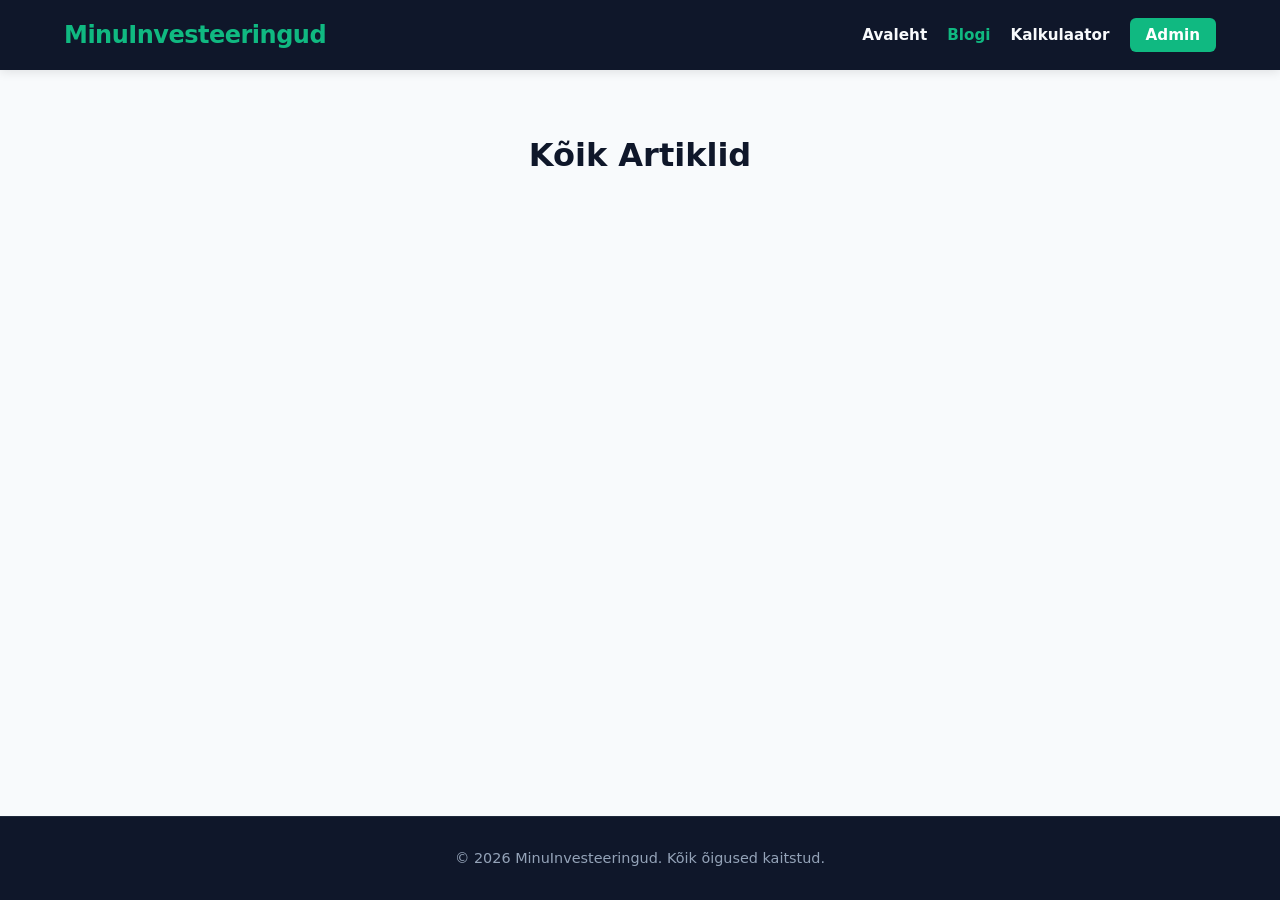
==== blog.html @ db98ac32 "Create blog.html" ====
<!DOCTYPE html>
<html lang="et">
<head>
    <meta charset="UTF-8">
    <meta name="viewport" content="width=device-width, initial-scale=1.0">
    <title>MinuInvesteeringud | Blogi</title>
    <link rel="stylesheet" href="style.css">
</head>
<body>

    <header class="main-header">
        <div class="container nav-content">
            <a href="index.html" class="logo">MinuInvesteeringud</a>
            <nav>
                <ul>
                    <li><a href="index.html">Avaleht</a></li>
                    <li><a href="blog.html" class="active">Blogi</a></li>
                    <li><a href="kalkulaator.html">Kalkulaator</a></li>
                    <li><a href="login.html" class="btn-login">Admin</a></li>
                </ul>
            </nav>
        </div>
    </header>

    <section class="container">
        <h1 class="section-title">Kõik Artiklid</h1>
        <div class="blog-grid" id="all-posts">
            <!-- Kõik postitused laetakse siia -->
        </div>
    </section>

    <footer>
        <div class="container">
            <p>&copy; 2026 MinuInvesteeringud. Kõik õigused kaitstud.</p>
        </div>
    </footer>

    <script>
        function loadAllPosts() {
            const posts = JSON.parse(localStorage.getItem('my_blog_posts')) || [];
            const container = document.getElementById('all-posts');
            container.innerHTML = '';

            posts.forEach(post => {
                container.innerHTML += `
                    <div class="blog-card">
                        <img src="${post.image}" alt="${post.title}">
                        <div class="blog-card-body">
                            <span class="blog-badge">${post.category}</span>
                            <h3>${post.title}</h3>
                            <p>${post.summary}</p>
                            <div class="blog-card-footer">
                                <span>${post.date}</span>
                                <a href="postitus.html?id=${post.id}" class="read-more">Loe edasi &rarr;</a>
                            </div>
                        </div>
                    </div>
                `;
            });
        }
        loadAllPosts();
    </script>
</body>
</html>
---- style.css ----
:root {
    --primary-color: #0f172a;
    --accent-color: #10b981;
    --accent-hover: #059669;
    --bg-color: #f8fafc;
    --card-bg: #ffffff;
    --text-main: #1e293b;
    --text-muted: #64748b;
    --border-color: #e2e8f0;
}

* {
    box-sizing: border-box;
    margin: 0;
    padding: 0;
    font-family: 'Segoe UI', system-ui, -apple-system, sans-serif;
}

body {
    background-color: var(--bg-color);
    color: var(--text-main);
    line-height: 1.6;
    display: flex;
    flex-direction: column;
    min-height: 100vh;
}

.container {
    width: 90%;
    max-width: 1200px;
    margin: 0 auto;
}

/* Päis ja Menüü */
.main-header {
    background-color: var(--primary-color);
    padding: 1rem 0;
    position: sticky;
    top: 0;
    z-index: 1000;
    box-shadow: 0 2px 10px rgba(0,0,0,0.1);
}

.nav-content {
    display: flex;
    justify-content: space-between;
    align-items: center;
}

.logo {
    font-size: 1.5rem;
    font-weight: 800;
    color: var(--accent-color);
    text-decoration: none;
    letter-spacing: -0.5px;
}

nav ul {
    list-style: none;
    display: flex;
    gap: 20px;
    align-items: center;
}

nav a {
    color: #f8fafc;
    text-decoration: none;
    font-weight: 600;
    font-size: 0.95rem;
    transition: color 0.2s;
}

nav a:hover, nav a.active {
    color: var(--accent-color);
}

.btn-login {
    background: var(--accent-color);
    padding: 8px 16px;
    border-radius: 6px;
    color: white !important;
}

.btn-login:hover {
    background: var(--accent-hover);
}

/* Hero */
.hero {
    background: linear-gradient(135deg, #0f172a 0%, #1e293b 100%);
    color: white;
    padding: 80px 0;
    text-align: center;
}

.hero h1 {
    font-size: 3rem;
    margin-bottom: 15px;
    font-weight: 800;
}

.hero p {
    font-size: 1.2rem;
    color: #94a3b8;
    max-width: 700px;
    margin: 0 auto 30px;
}

.btn {
    display: inline-block;
    background: var(--accent-color);
    color: white;
    padding: 12px 28px;
    border-radius: 6px;
    text-decoration: none;
    font-weight: bold;
    border: none;
    cursor: pointer;
    transition: background 0.2s;
}

.btn:hover {
    background: var(--accent-hover);
}

/* Sektsioonid */
section {
    padding: 60px 0;
}

.section-title {
    text-align: center;
    font-size: 2rem;
    margin-bottom: 40px;
    color: var(--primary-color);
}

/* Blogi Kaardid */
.blog-grid {
    display: grid;
    grid-template-columns: repeat(auto-fill, minmax(320px, 1fr));
    gap: 30px;
}

.blog-card {
    background: var(--card-bg);
    border-radius: 12px;
    overflow: hidden;
    box-shadow: 0 4px 6px -1px rgba(0,0,0,0.05);
    border: 1px solid var(--border-color);
    transition: transform 0.2s, box-shadow 0.2s;
    display: flex;
    flex-direction: column;
}

.blog-card:hover {
    transform: translateY(-4px);
    box-shadow: 0 10px 15px -3px rgba(0,0,0,0.1);
}

.blog-card img {
    width: 100%;
    height: 200px;
    object-fit: cover;
}

.blog-card-body {
    padding: 20px;
    display: flex;
    flex-direction: column;
    flex-grow: 1;
}

.blog-badge {
    align-self: flex-start;
    background: #e6f4ea;
    color: var(--accent-color);
    font-size: 0.75rem;
    font-weight: 700;
    padding: 4px 8px;
    border-radius: 4px;
    margin-bottom: 10px;
    text-transform: uppercase;
}

.blog-card h3 {
    font-size: 1.3rem;
    margin-bottom: 10px;
    color: var(--primary-color);
}

.blog-card p {
    color: var(--text-muted);
    font-size: 0.95rem;
    margin-bottom: 20px;
    flex-grow: 1;
}

.blog-card-footer {
    display: flex;
    justify-content: space-between;
    align-items: center;
    border-top: 1px solid var(--border-color);
    padding-top: 15px;
    font-size: 0.85rem;
    color: var(--text-muted);
}

.read-more {
    color: var(--accent-color);
    text-decoration: none;
    font-weight: bold;
}

/* Uudiskiri */
.newsletter-box {
    background: var(--primary-color);
    color: white;
    padding: 50px 20px;
    border-radius: 16px;
    text-align: center;
    max-width: 800px;
    margin: 0 auto;
}

.newsletter-box h2 {
    margin-bottom: 10px;
}

.newsletter-box p {
    color: #94a3b8;
    margin-bottom: 25px;
}

.newsletter-form {
    display: flex;
    gap: 10px;
    justify-content: center;
    max-width: 500px;
    margin: 0 auto;
}

.newsletter-form input {
    padding: 12px 16px;
    border-radius: 6px;
    border: 1px solid #334155;
    background: #1e293b;
    color: white;
    flex-grow: 1;
    outline: none;
}

/* Jalus */
footer {
    background: var(--primary-color);
    color: #94a3b8;
    text-align: center;
    padding: 30px 0;
    margin-top: auto;
    font-size: 0.9rem;
    border-top: 1px solid #1e293b;
}

/* Mobiilne kohandumine */
@media (max-width: 768px) {
    .nav-content { flex-direction: column; gap: 15px; }
    .hero h1 { font-size: 2.2rem; }
    .newsletter-form { flex-direction: column; }
}
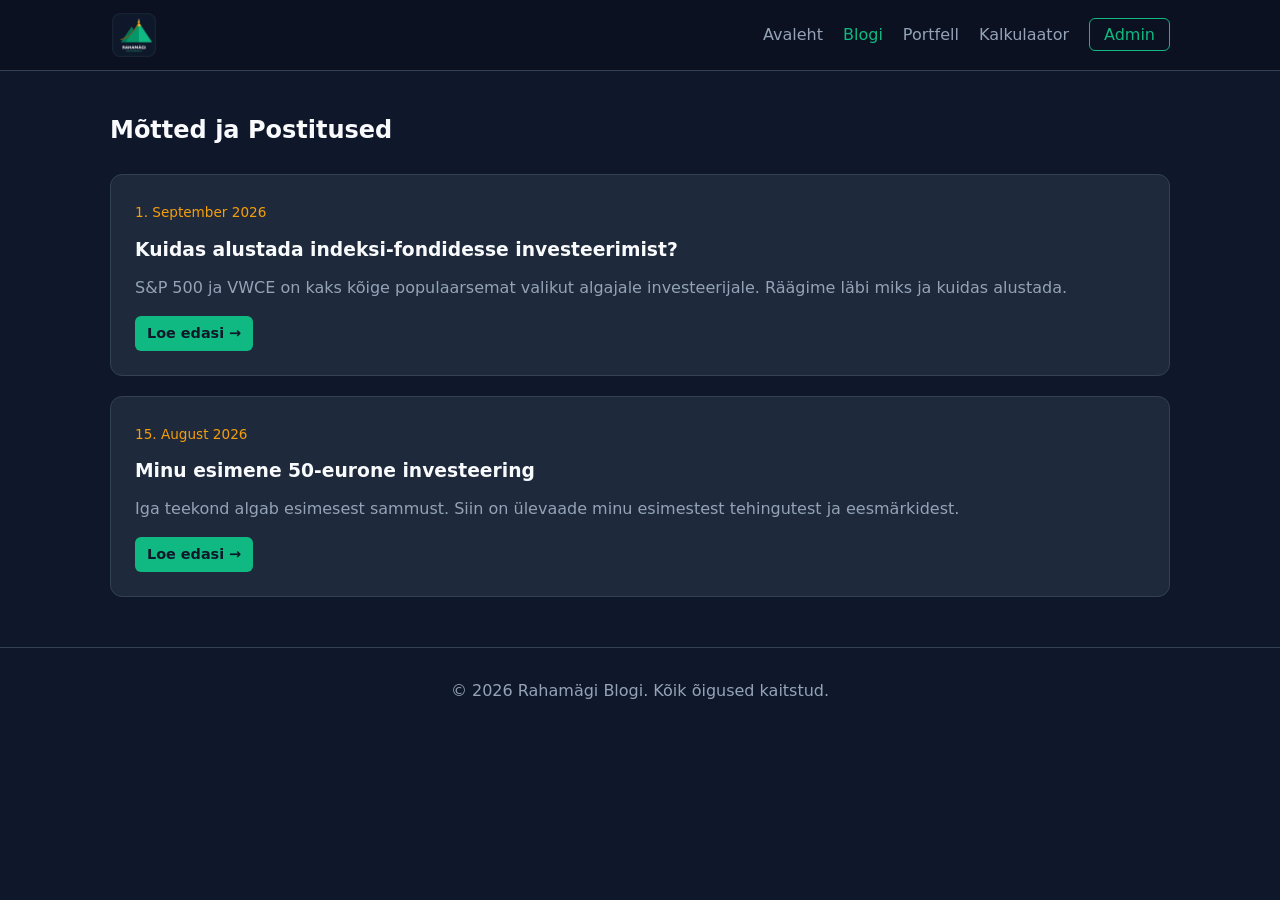
==== commit 125a03d7: "Update blog.html" ====
--- a/blog.html
+++ b/blog.html
@@ -3,18 +3,21 @@
 <head>
     <meta charset="UTF-8">
     <meta name="viewport" content="width=device-width, initial-scale=1.0">
-    <title>MinuInvesteeringud | Blogi</title>
+    <title>Rahamägi | Blogi</title>
     <link rel="stylesheet" href="style.css">
 </head>
 <body>
 
     <header class="main-header">
         <div class="container nav-content">
-            <a href="index.html" class="logo">MinuInvesteeringud</a>
+            <a href="index.html" class="logo-link">
+                <img src="rahamagi_logo_official.png" alt="Rahamägi Logo" class="site-logo">
+            </a>
             <nav>
                 <ul>
                     <li><a href="index.html">Avaleht</a></li>
                     <li><a href="blog.html" class="active">Blogi</a></li>
+                    <li><a href="portfell.html">Portfell</a></li>
                     <li><a href="kalkulaator.html">Kalkulaator</a></li>
                     <li><a href="login.html" class="btn-login">Admin</a></li>
                 </ul>
@@ -22,43 +25,27 @@
         </div>
     </header>
 
-    <section class="container">
-        <h1 class="section-title">Kõik Artiklid</h1>
-        <div class="blog-grid" id="all-posts">
-            <!-- Kõik postitused laetakse siia -->
-        </div>
-    </section>
+    <main class="container" style="padding-top: 40px;">
+        <h2 style="margin-bottom: 25px;">Mõtted ja Postitused</h2>
+
+        <article class="card">
+            <span style="color: var(--accent-gold); font-size: 0.85rem;">1. September 2026</span>
+            <h3 style="margin: 10px 0;">Kuidas alustada indeksi-fondidesse investeerimist?</h3>
+            <p style="color: var(--text-muted); margin-bottom: 15px;">S&P 500 ja VWCE on kaks kõige populaarsemat valikut algajale investeerijale. Räägime läbi miks ja kuidas alustada.</p>
+            <a href="#" class="btn" style="padding: 6px 12px; font-size: 0.9rem;">Loe edasi &rarr;</a>
+        </article>
+
+        <article class="card">
+            <span style="color: var(--accent-gold); font-size: 0.85rem;">15. August 2026</span>
+            <h3 style="margin: 10px 0;">Minu esimene 50-eurone investeering</h3>
+            <p style="color: var(--text-muted); margin-bottom: 15px;">Iga teekond algab esimesest sammust. Siin on ülevaade minu esimestest tehingutest ja eesmärkidest.</p>
+            <a href="#" class="btn" style="padding: 6px 12px; font-size: 0.9rem;">Loe edasi &rarr;</a>
+        </article>
+    </main>
 
     <footer>
-        <div class="container">
-            <p>&copy; 2026 MinuInvesteeringud. Kõik õigused kaitstud.</p>
-        </div>
+        <p>&copy; 2026 Rahamägi Blogi. Kõik õigused kaitstud.</p>
     </footer>
 
-    <script>
-        function loadAllPosts() {
-            const posts = JSON.parse(localStorage.getItem('my_blog_posts')) || [];
-            const container = document.getElementById('all-posts');
-            container.innerHTML = '';
-
-            posts.forEach(post => {
-                container.innerHTML += `
-                    <div class="blog-card">
-                        <img src="${post.image}" alt="${post.title}">
-                        <div class="blog-card-body">
-                            <span class="blog-badge">${post.category}</span>
-                            <h3>${post.title}</h3>
-                            <p>${post.summary}</p>
-                            <div class="blog-card-footer">
-                                <span>${post.date}</span>
-                                <a href="postitus.html?id=${post.id}" class="read-more">Loe edasi &rarr;</a>
-                            </div>
-                        </div>
-                    </div>
-                `;
-            });
-        }
-        loadAllPosts();
-    </script>
 </body>
 </html>
--- a/style.css
+++ b/style.css
@@ -1,269 +1,129 @@
 :root {
-    --primary-color: #0f172a;
-    --accent-color: #10b981;
-    --accent-hover: #059669;
-    --bg-color: #f8fafc;
-    --card-bg: #ffffff;
-    --text-main: #1e293b;
-    --text-muted: #64748b;
-    --border-color: #e2e8f0;
+    --bg-dark: #0f172a;
+    --card-bg: #1e293b;
+    --border-color: #334155;
+    --accent-green: #10b981;
+    --accent-gold: #f59e0b;
+    --text-main: #f8fafc;
+    --text-muted: #94a3b8;
 }
 
 * {
     box-sizing: border-box;
     margin: 0;
     padding: 0;
-    font-family: 'Segoe UI', system-ui, -apple-system, sans-serif;
 }
 
 body {
-    background-color: var(--bg-color);
+    background-color: var(--bg-dark);
     color: var(--text-main);
+    font-family: system-ui, -apple-system, BlinkMacSystemFont, 'Segoe UI', Roboto, sans-serif;
     line-height: 1.6;
-    display: flex;
-    flex-direction: column;
-    min-height: 100vh;
 }
 
 .container {
-    width: 90%;
-    max-width: 1200px;
+    max-width: 1100px;
     margin: 0 auto;
+    padding: 0 20px;
 }
 
-/* Päis ja Menüü */
+/* Header & Navigatsioon */
 .main-header {
-    background-color: var(--primary-color);
-    padding: 1rem 0;
+    background-color: #0b1120;
+    border-bottom: 1px solid var(--border-color);
     position: sticky;
     top: 0;
-    z-index: 1000;
-    box-shadow: 0 2px 10px rgba(0,0,0,0.1);
+    z-index: 100;
 }
 
 .nav-content {
     display: flex;
     justify-content: space-between;
     align-items: center;
+    height: 70px;
 }
 
-.logo {
-    font-size: 1.5rem;
-    font-weight: 800;
-    color: var(--accent-color);
+.logo-link {
+    display: flex;
+    align-items: center;
     text-decoration: none;
-    letter-spacing: -0.5px;
+}
+
+.site-logo {
+    height: 48px;
+    width: auto;
+    border-radius: 8px;
+    transition: transform 0.2s ease;
+}
+
+.site-logo:hover {
+    transform: scale(1.05);
 }
 
 nav ul {
+    display: flex;
     list-style: none;
-    display: flex;
     gap: 20px;
     align-items: center;
 }
 
 nav a {
-    color: #f8fafc;
+    color: var(--text-muted);
     text-decoration: none;
-    font-weight: 600;
-    font-size: 0.95rem;
+    font-weight: 500;
     transition: color 0.2s;
 }
 
 nav a:hover, nav a.active {
-    color: var(--accent-color);
+    color: var(--accent-green);
 }
 
 .btn-login {
-    background: var(--accent-color);
-    padding: 8px 16px;
+    background: transparent;
+    border: 1px solid var(--accent-green);
+    color: var(--accent-green) !important;
+    padding: 6px 14px;
     border-radius: 6px;
-    color: white !important;
 }
 
 .btn-login:hover {
-    background: var(--accent-hover);
+    background: var(--accent-green);
+    color: #000 !important;
 }
 
-/* Hero */
-.hero {
-    background: linear-gradient(135deg, #0f172a 0%, #1e293b 100%);
-    color: white;
-    padding: 80px 0;
-    text-align: center;
-}
-
-.hero h1 {
-    font-size: 3rem;
-    margin-bottom: 15px;
-    font-weight: 800;
-}
-
-.hero p {
-    font-size: 1.2rem;
-    color: #94a3b8;
-    max-width: 700px;
-    margin: 0 auto 30px;
-}
-
+/* Nupud */
 .btn {
     display: inline-block;
-    background: var(--accent-color);
-    color: white;
-    padding: 12px 28px;
+    background: var(--accent-green);
+    color: #0f172a;
+    padding: 10px 20px;
     border-radius: 6px;
+    font-weight: bold;
     text-decoration: none;
-    font-weight: bold;
     border: none;
     cursor: pointer;
     transition: background 0.2s;
 }
 
 .btn:hover {
-    background: var(--accent-hover);
+    background: #059669;
+    color: white;
 }
 
-/* Sektsioonid */
-section {
-    padding: 60px 0;
-}
-
-.section-title {
-    text-align: center;
-    font-size: 2rem;
-    margin-bottom: 40px;
-    color: var(--primary-color);
-}
-
-/* Blogi Kaardid */
-.blog-grid {
-    display: grid;
-    grid-template-columns: repeat(auto-fill, minmax(320px, 1fr));
-    gap: 30px;
-}
-
-.blog-card {
+/* Kaardid & Plokid */
+.card {
     background: var(--card-bg);
+    border: 1px solid var(--border-color);
     border-radius: 12px;
-    overflow: hidden;
-    box-shadow: 0 4px 6px -1px rgba(0,0,0,0.05);
-    border: 1px solid var(--border-color);
-    transition: transform 0.2s, box-shadow 0.2s;
-    display: flex;
-    flex-direction: column;
-}
-
-.blog-card:hover {
-    transform: translateY(-4px);
-    box-shadow: 0 10px 15px -3px rgba(0,0,0,0.1);
-}
-
-.blog-card img {
-    width: 100%;
-    height: 200px;
-    object-fit: cover;
-}
-
-.blog-card-body {
-    padding: 20px;
-    display: flex;
-    flex-direction: column;
-    flex-grow: 1;
-}
-
-.blog-badge {
-    align-self: flex-start;
-    background: #e6f4ea;
-    color: var(--accent-color);
-    font-size: 0.75rem;
-    font-weight: 700;
-    padding: 4px 8px;
-    border-radius: 4px;
-    margin-bottom: 10px;
-    text-transform: uppercase;
-}
-
-.blog-card h3 {
-    font-size: 1.3rem;
-    margin-bottom: 10px;
-    color: var(--primary-color);
-}
-
-.blog-card p {
-    color: var(--text-muted);
-    font-size: 0.95rem;
+    padding: 24px;
     margin-bottom: 20px;
-    flex-grow: 1;
-}
-
-.blog-card-footer {
-    display: flex;
-    justify-content: space-between;
-    align-items: center;
-    border-top: 1px solid var(--border-color);
-    padding-top: 15px;
-    font-size: 0.85rem;
-    color: var(--text-muted);
-}
-
-.read-more {
-    color: var(--accent-color);
-    text-decoration: none;
-    font-weight: bold;
-}
-
-/* Uudiskiri */
-.newsletter-box {
-    background: var(--primary-color);
-    color: white;
-    padding: 50px 20px;
-    border-radius: 16px;
-    text-align: center;
-    max-width: 800px;
-    margin: 0 auto;
-}
-
-.newsletter-box h2 {
-    margin-bottom: 10px;
-}
-
-.newsletter-box p {
-    color: #94a3b8;
-    margin-bottom: 25px;
-}
-
-.newsletter-form {
-    display: flex;
-    gap: 10px;
-    justify-content: center;
-    max-width: 500px;
-    margin: 0 auto;
-}
-
-.newsletter-form input {
-    padding: 12px 16px;
-    border-radius: 6px;
-    border: 1px solid #334155;
-    background: #1e293b;
-    color: white;
-    flex-grow: 1;
-    outline: none;
 }
 
 /* Jalus */
 footer {
-    background: var(--primary-color);
-    color: #94a3b8;
     text-align: center;
     padding: 30px 0;
-    margin-top: auto;
-    font-size: 0.9rem;
-    border-top: 1px solid #1e293b;
+    color: var(--text-muted);
+    border-top: 1px solid var(--border-color);
+    margin-top: 50px;
 }
-
-/* Mobiilne kohandumine */
-@media (max-width: 768px) {
-    .nav-content { flex-direction: column; gap: 15px; }
-    .hero h1 { font-size: 2.2rem; }
-    .newsletter-form { flex-direction: column; }
-}
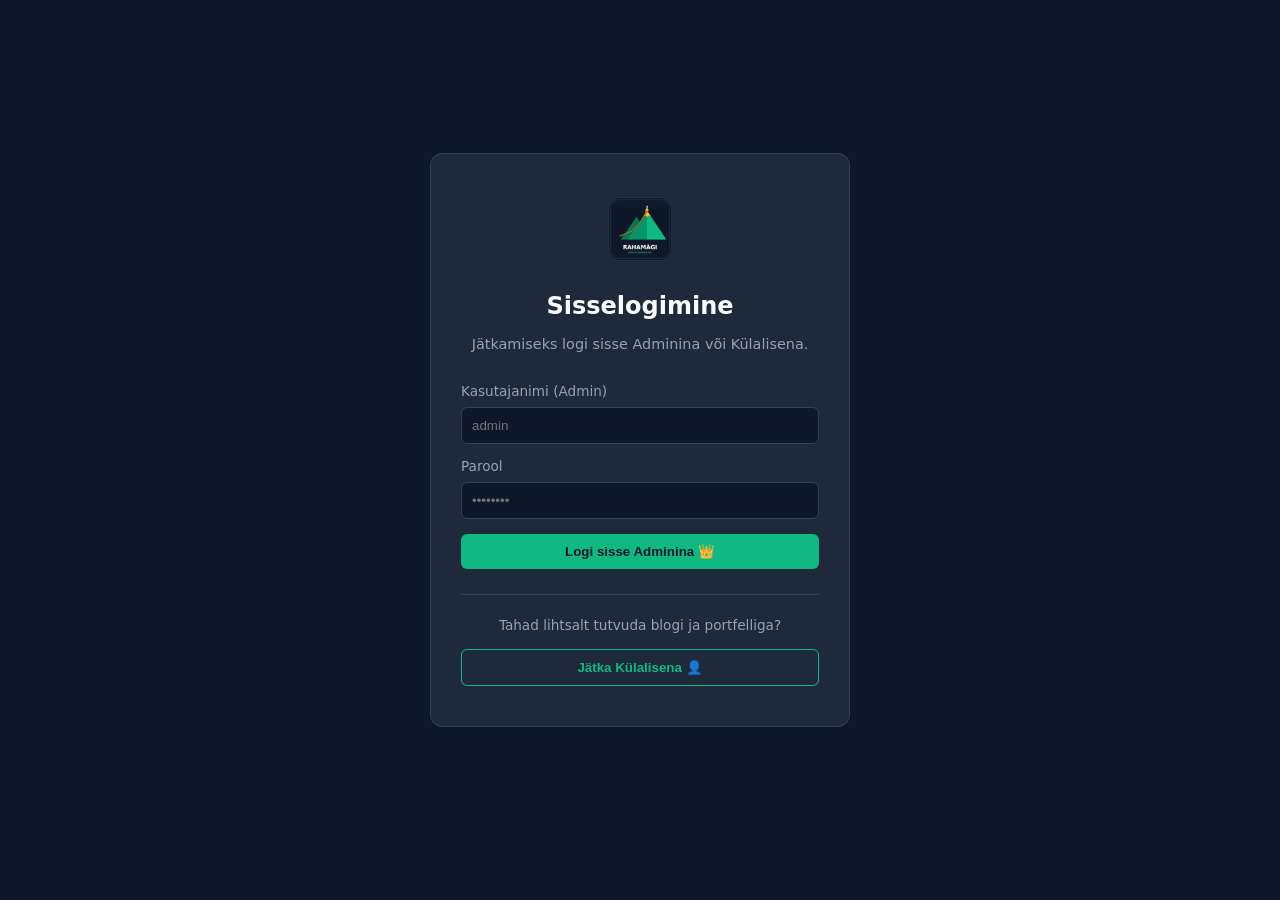
==== commit 56beeed6: "Update blog.html" ====
--- a/blog.html
+++ b/blog.html
@@ -5,6 +5,7 @@
     <meta name="viewport" content="width=device-width, initial-scale=1.0">
     <title>Rahamägi | Blogi</title>
     <link rel="stylesheet" href="style.css">
+    <script src="auth.js"></script>
 </head>
 <body>
 
@@ -14,13 +15,7 @@
                 <img src="rahamagi_logo_official.png" alt="Rahamägi Logo" class="site-logo">
             </a>
             <nav>
-                <ul>
-                    <li><a href="index.html">Avaleht</a></li>
-                    <li><a href="blog.html" class="active">Blogi</a></li>
-                    <li><a href="portfell.html">Portfell</a></li>
-                    <li><a href="kalkulaator.html">Kalkulaator</a></li>
-                    <li><a href="login.html" class="btn-login">Admin</a></li>
-                </ul>
+                <ul id="main-nav-links"></ul>
             </nav>
         </div>
     </header>
--- a/style.css
+++ b/style.css
@@ -78,19 +78,6 @@
     color: var(--accent-green);
 }
 
-.btn-login {
-    background: transparent;
-    border: 1px solid var(--accent-green);
-    color: var(--accent-green) !important;
-    padding: 6px 14px;
-    border-radius: 6px;
-}
-
-.btn-login:hover {
-    background: var(--accent-green);
-    color: #000 !important;
-}
-
 /* Nupud */
 .btn {
     display: inline-block;
@@ -107,6 +94,23 @@
 
 .btn:hover {
     background: #059669;
+    color: white;
+}
+
+.btn-logout {
+    background: rgba(239, 68, 68, 0.15);
+    border: 1px solid #ef4444;
+    color: #f87171;
+    padding: 6px 12px;
+    border-radius: 6px;
+    cursor: pointer;
+    font-size: 0.85rem;
+    font-weight: bold;
+    transition: all 0.2s ease;
+}
+
+.btn-logout:hover {
+    background: #ef4444;
     color: white;
 }
 
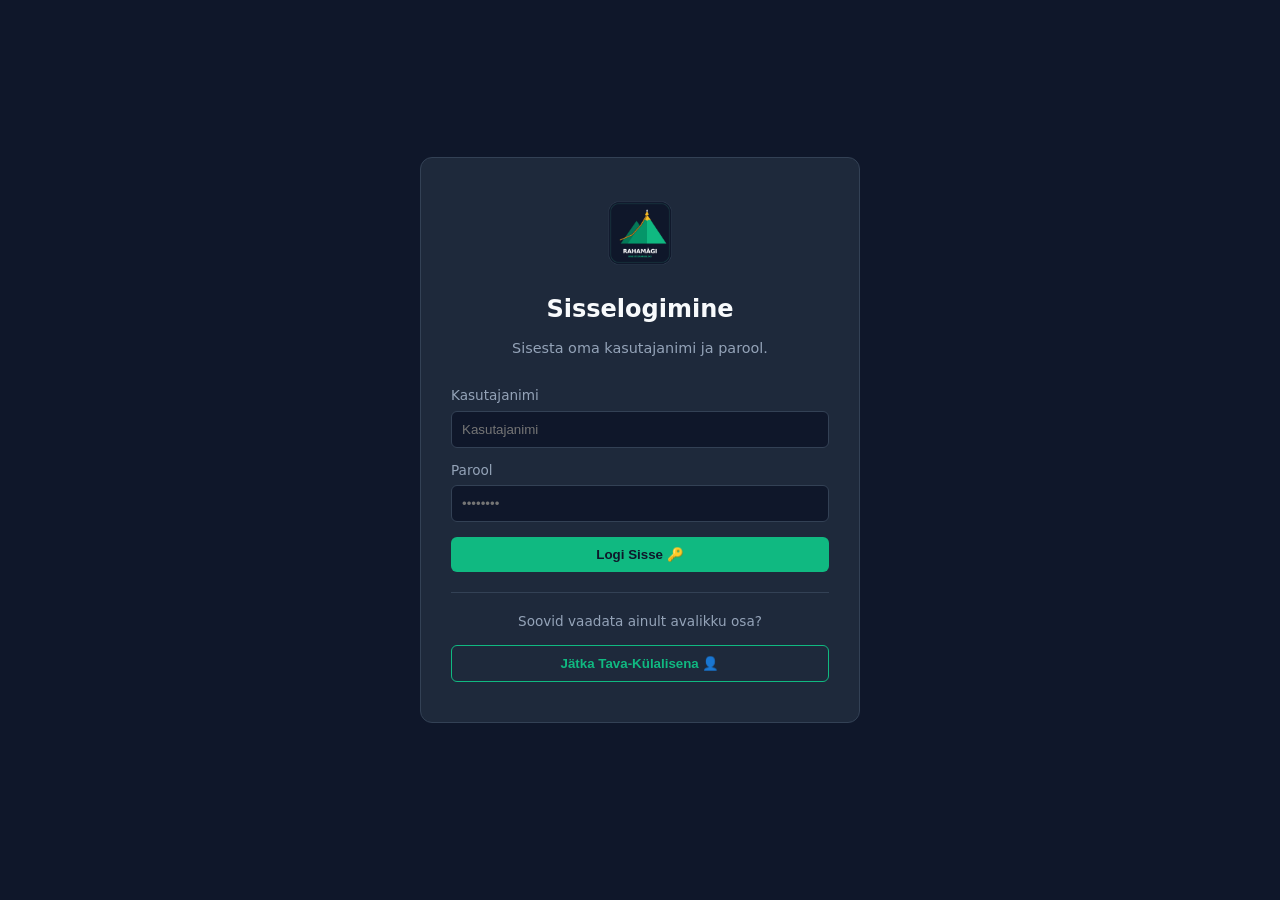
==== commit 03eaef3a: "Update blog.html" ====
--- a/blog.html
+++ b/blog.html
@@ -6,6 +6,111 @@
     <title>Rahamägi | Blogi</title>
     <link rel="stylesheet" href="style.css">
     <script src="auth.js"></script>
+
+    <!-- Quill.js - Võimaldab lisada pilte ja vormindada teksti teksti vahel -->
+    <link href="https://cdn.quilljs.com/1.3.6/quill.snow.css" rel="stylesheet">
+    <script src="https://cdn.quilljs.com/1.3.6/quill.min.js"></script>
+
+    <style>
+        .blog-header {
+            display: flex;
+            justify-content: space-between;
+            align-items: center;
+            margin-bottom: 30px;
+            flex-wrap: wrap;
+            gap: 15px;
+        }
+
+        .posts-grid {
+            display: grid;
+            grid-template-columns: repeat(auto-fill, minmax(300px, 1fr));
+            gap: 25px;
+            margin-bottom: 50px;
+        }
+
+        .post-card {
+            background: var(--card-bg);
+            border: 1px solid var(--border-color);
+            border-radius: 12px;
+            overflow: hidden;
+            display: flex;
+            flex-direction: column;
+            transition: transform 0.2s, border-color 0.2s;
+        }
+
+        .post-card:hover {
+            transform: translateY(-4px);
+            border-color: #475569;
+        }
+
+        .post-card-content {
+            padding: 20px;
+            display: flex;
+            flex-direction: column;
+            flex: 1;
+        }
+
+        .post-date {
+            font-size: 0.8rem;
+            color: var(--text-muted);
+            margin-bottom: 8px;
+        }
+
+        .post-title {
+            font-size: 1.25rem;
+            color: var(--text-main);
+            margin-bottom: 12px;
+            line-height: 1.3;
+        }
+
+        .post-excerpt {
+            font-size: 0.9rem;
+            color: #cbd5e1;
+            line-height: 1.5;
+            margin-bottom: 20px;
+            flex: 1;
+        }
+
+        .post-actions {
+            display: flex;
+            justify-content: space-between;
+            align-items: center;
+            border-top: 1px solid var(--border-color);
+            padding-top: 15px;
+            margin-top: auto;
+        }
+
+        /* Modal redaktori jaoks */
+        .modal {
+            display: none;
+            position: fixed;
+            top: 0; left: 0; width: 100%; height: 100%;
+            background: rgba(0,0,0,0.8);
+            z-index: 1000;
+            justify-content: center;
+            align-items: center;
+            padding: 20px;
+        }
+
+        .modal-content {
+            background: #1e293b;
+            border: 1px solid var(--border-color);
+            border-radius: 12px;
+            max-width: 800px;
+            width: 100%;
+            max-height: 90vh;
+            overflow-y: auto;
+            padding: 30px;
+            color: white;
+        }
+
+        /* Quilli redaktori tumeda teema kohandus */
+        .ql-toolbar { background: #0f172a; border-color: var(--border-color) !important; border-radius: 6px 6px 0 0; }
+        .ql-container { background: #0f172a; border-color: var(--border-color) !important; border-radius: 0 0 6px 6px; color: white; font-size: 1rem; min-height: 200px; }
+        .ql-stroke { stroke: #cbd5e1 !important; }
+        .ql-fill { fill: #cbd5e1 !important; }
+        .ql-picker { color: #cbd5e1 !important; }
+    </style>
 </head>
 <body>
 
@@ -14,33 +119,198 @@
             <a href="index.html" class="logo-link">
                 <img src="rahamagi_logo_official.png" alt="Rahamägi Logo" class="site-logo">
             </a>
-            <nav>
-                <ul id="main-nav-links"></ul>
-            </nav>
+            <nav><ul id="main-nav-links"></ul></nav>
         </div>
     </header>
 
     <main class="container" style="padding-top: 40px;">
-        <h2 style="margin-bottom: 25px;">Mõtted ja Postitused</h2>
-
-        <article class="card">
-            <span style="color: var(--accent-gold); font-size: 0.85rem;">1. September 2026</span>
-            <h3 style="margin: 10px 0;">Kuidas alustada indeksi-fondidesse investeerimist?</h3>
-            <p style="color: var(--text-muted); margin-bottom: 15px;">S&P 500 ja VWCE on kaks kõige populaarsemat valikut algajale investeerijale. Räägime läbi miks ja kuidas alustada.</p>
-            <a href="#" class="btn" style="padding: 6px 12px; font-size: 0.9rem;">Loe edasi &rarr;</a>
-        </article>
-
-        <article class="card">
-            <span style="color: var(--accent-gold); font-size: 0.85rem;">15. August 2026</span>
-            <h3 style="margin: 10px 0;">Minu esimene 50-eurone investeering</h3>
-            <p style="color: var(--text-muted); margin-bottom: 15px;">Iga teekond algab esimesest sammust. Siin on ülevaade minu esimestest tehingutest ja eesmärkidest.</p>
-            <a href="#" class="btn" style="padding: 6px 12px; font-size: 0.9rem;">Loe edasi &rarr;</a>
-        </article>
+        <div class="blog-header">
+            <div>
+                <h1 style="color: var(--accent-gold); margin-bottom: 5px;">📰 Rahamägi Blogi</h1>
+                <p style="color: var(--text-muted);">Mõtted investeerimisest, finantsvabadusest ja portfelli käekäigust.</p>
+            </div>
+            <div id="admin-add-btn-container"></div>
+        </div>
+
+        <!-- POSTITUSTE RUUDUSTIK -->
+        <div id="posts-container" class="posts-grid"></div>
     </main>
 
-    <footer>
-        <p>&copy; 2026 Rahamägi Blogi. Kõik õigused kaitstud.</p>
-    </footer>
-
+    <!-- ADMINI POSTITUSE MODAL (UUS / MUUDA) -->
+    <div id="post-modal" class="modal">
+        <div class="modal-content">
+            <h2 id="modal-title" style="margin-bottom: 20px; color: var(--accent-gold);">Uus Postitus</h2>
+            <form id="post-form">
+                <input type="hidden" id="edit-post-id">
+                
+                <div style="margin-bottom: 15px;">
+                    <label style="display:block; font-size:0.85rem; color:var(--text-muted); margin-bottom:5px;">Pealkiri</label>
+                    <input type="text" id="post-title-input" required placeholder="Sisesta postituse pealkiri" style="width:100%; padding:10px; background:#0f172a; border:1px solid var(--border-color); color:white; border-radius:6px;">
+                </div>
+
+                <div style="margin-bottom: 15px;">
+                    <label style="display:block; font-size:0.85rem; color:var(--text-muted); margin-bottom:5px;">Lühikirjeldus (kuvatakse kaartidel)</label>
+                    <textarea id="post-excerpt-input" required placeholder="Lühike kokkuvõte..." rows="2" style="width:100%; padding:10px; background:#0f172a; border:1px solid var(--border-color); color:white; border-radius:6px;"></textarea>
+                </div>
+
+                <div style="margin-bottom: 20px;">
+                    <label style="display:block; font-size:0.85rem; color:var(--text-muted); margin-bottom:5px;">Sisu (saad teksti vahele lisada pilte 🖼️ nuppudest)</label>
+                    <div id="quill-editor"></div>
+                </div>
+
+                <div style="display:flex; justify-content:flex-end; gap:10px;">
+                    <button type="button" onclick="closeModal()" class="btn" style="background:transparent; border:1px solid var(--border-color);">Tühista</button>
+                    <button type="submit" class="btn">Salvesta Postitus 💾</button>
+                </div>
+            </form>
+        </div>
+    </div>
+
+    <script>
+        const currentUser = JSON.parse(localStorage.getItem('rahamagi_user'));
+        const isAdmin = currentUser?.role === 'admin';
+
+        // Näidispostitused (kui localStorage on tühi)
+        const defaultPosts = [
+            {
+                id: "101",
+                date: "2026-09-01",
+                title: "Kuidas alustasin portfelli kasvatamist 2026. aastal",
+                excerpt: "Esimene ülevaade minu eesmärkidest, strateegiast ning varade jaotusest.",
+                content: "<p>Tere tulemast minu blogisse! Siin teekonnal jagan avameelselt oma samme investeerimismaailmas.</p><p>Minu peamine fookus on laiapõhjalistel ETF-idel ja dividendiaktsiatel.</p><p><img src='https://images.unsplash.com/photo-1611974789855-9c2a0a7236a3?auto=format&fit=crop&w=800&q=80'></p><p>Pildil on näha turu liikumist. Oluline on hoida külma närvi ja investeerida regulaarselt iga kuu!</p>"
+            }
+        ];
+
+        let posts = JSON.parse(localStorage.getItem('rahamagi_posts')) || defaultPosts;
+
+        // Initsialiseeri Quill editor
+        var quill = new Quill('#quill-editor', {
+            theme: 'snow',
+            modules: {
+                toolbar: [
+                    [{ 'header': [1, 2, false] }],
+                    ['bold', 'italic', 'underline'],
+                    [{ 'list': 'ordered'}, { 'list': 'bullet' }],
+                    ['link', 'image'], // Piltide lisamise nupp
+                    ['clean']
+                ]
+            }
+        });
+
+        // Kuva Admini "+ Uus Postitus" nupp
+        if (isAdmin) {
+            document.getElementById('admin-add-btn-container').innerHTML = `
+                <button onclick="openModal()" class="btn">+ Lisa Uus Postitus ✏️</button>
+            `;
+        }
+
+        function renderPosts() {
+            const container = document.getElementById('posts-container');
+            container.innerHTML = '';
+
+            if (posts.length === 0) {
+                container.innerHTML = '<p style="color:var(--text-muted);">Postitusi veel pole.</p>';
+                return;
+            }
+
+            // Sorteeri uuemad ettepoole
+            const sorted = [...posts].sort((a,b) => new Date(b.date) - new Date(a.date));
+
+            sorted.forEach(post => {
+                const card = document.createElement('div');
+                card.className = 'post-card';
+                card.innerHTML = `
+                    <div class="post-card-content">
+                        <div class="post-date">🗓️ ${post.date}</div>
+                        <h2 class="post-title">${post.title}</h2>
+                        <p class="post-excerpt">${post.excerpt}</p>
+                        
+                        <div class="post-actions">
+                            <a href="post.html?id=${post.id}" class="btn" style="padding: 6px 14px; font-size: 0.85rem;">Loe edasi ➔</a>
+                            
+                            ${isAdmin ? `
+                                <div style="display:flex; gap:6px;">
+                                    <button onclick="editPost('${post.id}')" class="btn" style="padding: 4px 10px; font-size:0.8rem; background: rgba(245, 158, 11, 0.2); color: var(--accent-gold); border: 1px solid var(--accent-gold);">✏️ Muuda</button>
+                                    <button onclick="deletePost('${post.id}')" class="btn" style="padding: 4px 10px; font-size:0.8rem; background: rgba(239, 68, 68, 0.2); color: #ef4444; border: 1px solid #ef4444;">🗑️</button>
+                                </div>
+                            ` : ''}
+                        </div>
+                    </div>
+                `;
+                container.appendChild(card);
+            });
+        }
+
+        function openModal(editId = null) {
+            document.getElementById('post-modal').style.display = 'flex';
+            if (editId) {
+                const p = posts.find(item => item.id === editId);
+                document.getElementById('modal-title').innerText = 'Muuda Postitust';
+                document.getElementById('edit-post-id').value = p.id;
+                document.getElementById('post-title-input').value = p.title;
+                document.getElementById('post-excerpt-input').value = p.excerpt;
+                quill.root.innerHTML = p.content || '';
+            } else {
+                document.getElementById('modal-title').innerText = 'Uus Postitus';
+                document.getElementById('edit-post-id').value = '';
+                document.getElementById('post-title-input').value = '';
+                document.getElementById('post-excerpt-input').value = '';
+                quill.root.innerHTML = '';
+            }
+        }
+
+        function closeModal() {
+            document.getElementById('post-modal').style.display = 'none';
+        }
+
+        document.getElementById('post-form').addEventListener('submit', function(e) {
+            e.preventDefault();
+            if (!isAdmin) return;
+
+            const editId = document.getElementById('edit-post-id').value;
+            const title = document.getElementById('post-title-input').value.trim();
+            const excerpt = document.getElementById('post-excerpt-input').value.trim();
+            const content = quill.root.innerHTML;
+
+            if (editId) {
+                // Muuda olemasolevat
+                const idx = posts.findIndex(p => p.id === editId);
+                if (idx !== -1) {
+                    posts[idx].title = title;
+                    posts[idx].excerpt = excerpt;
+                    posts[idx].content = content;
+                }
+            } else {
+                // Lisa uus postitus
+                const newPost = {
+                    id: Date.now().toString(),
+                    date: new Date().toISOString().split('T')[0],
+                    title,
+                    excerpt,
+                    content
+                };
+                posts.push(newPost);
+            }
+
+            localStorage.setItem('rahamagi_posts', JSON.stringify(posts));
+            closeModal();
+            renderPosts();
+        });
+
+        function editPost(id) {
+            openModal(id);
+        }
+
+        function deletePost(id) {
+            if (!isAdmin) return;
+            if (confirm('Kas oled kindel, et soovid selle postituse kustutada?')) {
+                posts = posts.filter(p => p.id !== id);
+                localStorage.setItem('rahamagi_posts', JSON.stringify(posts));
+                renderPosts();
+            }
+        }
+
+        renderPosts();
+    </script>
 </body>
 </html>
